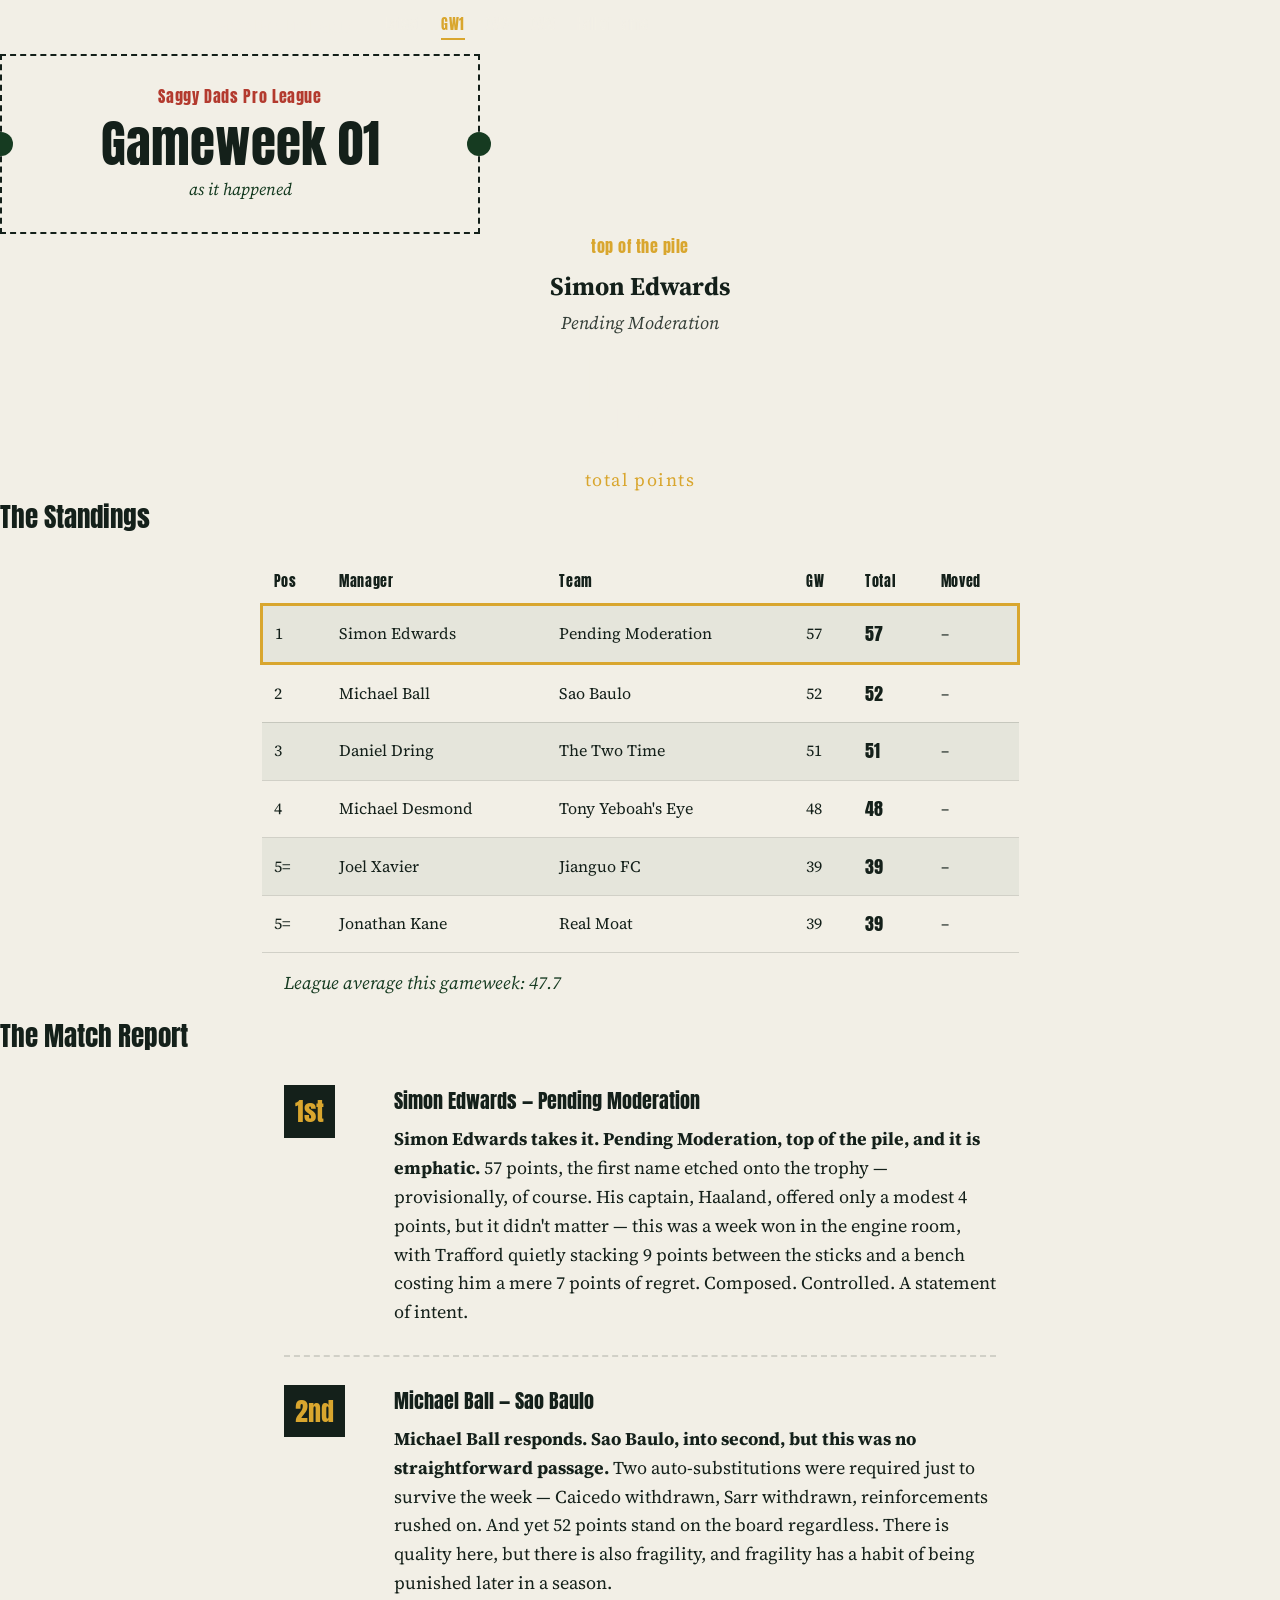
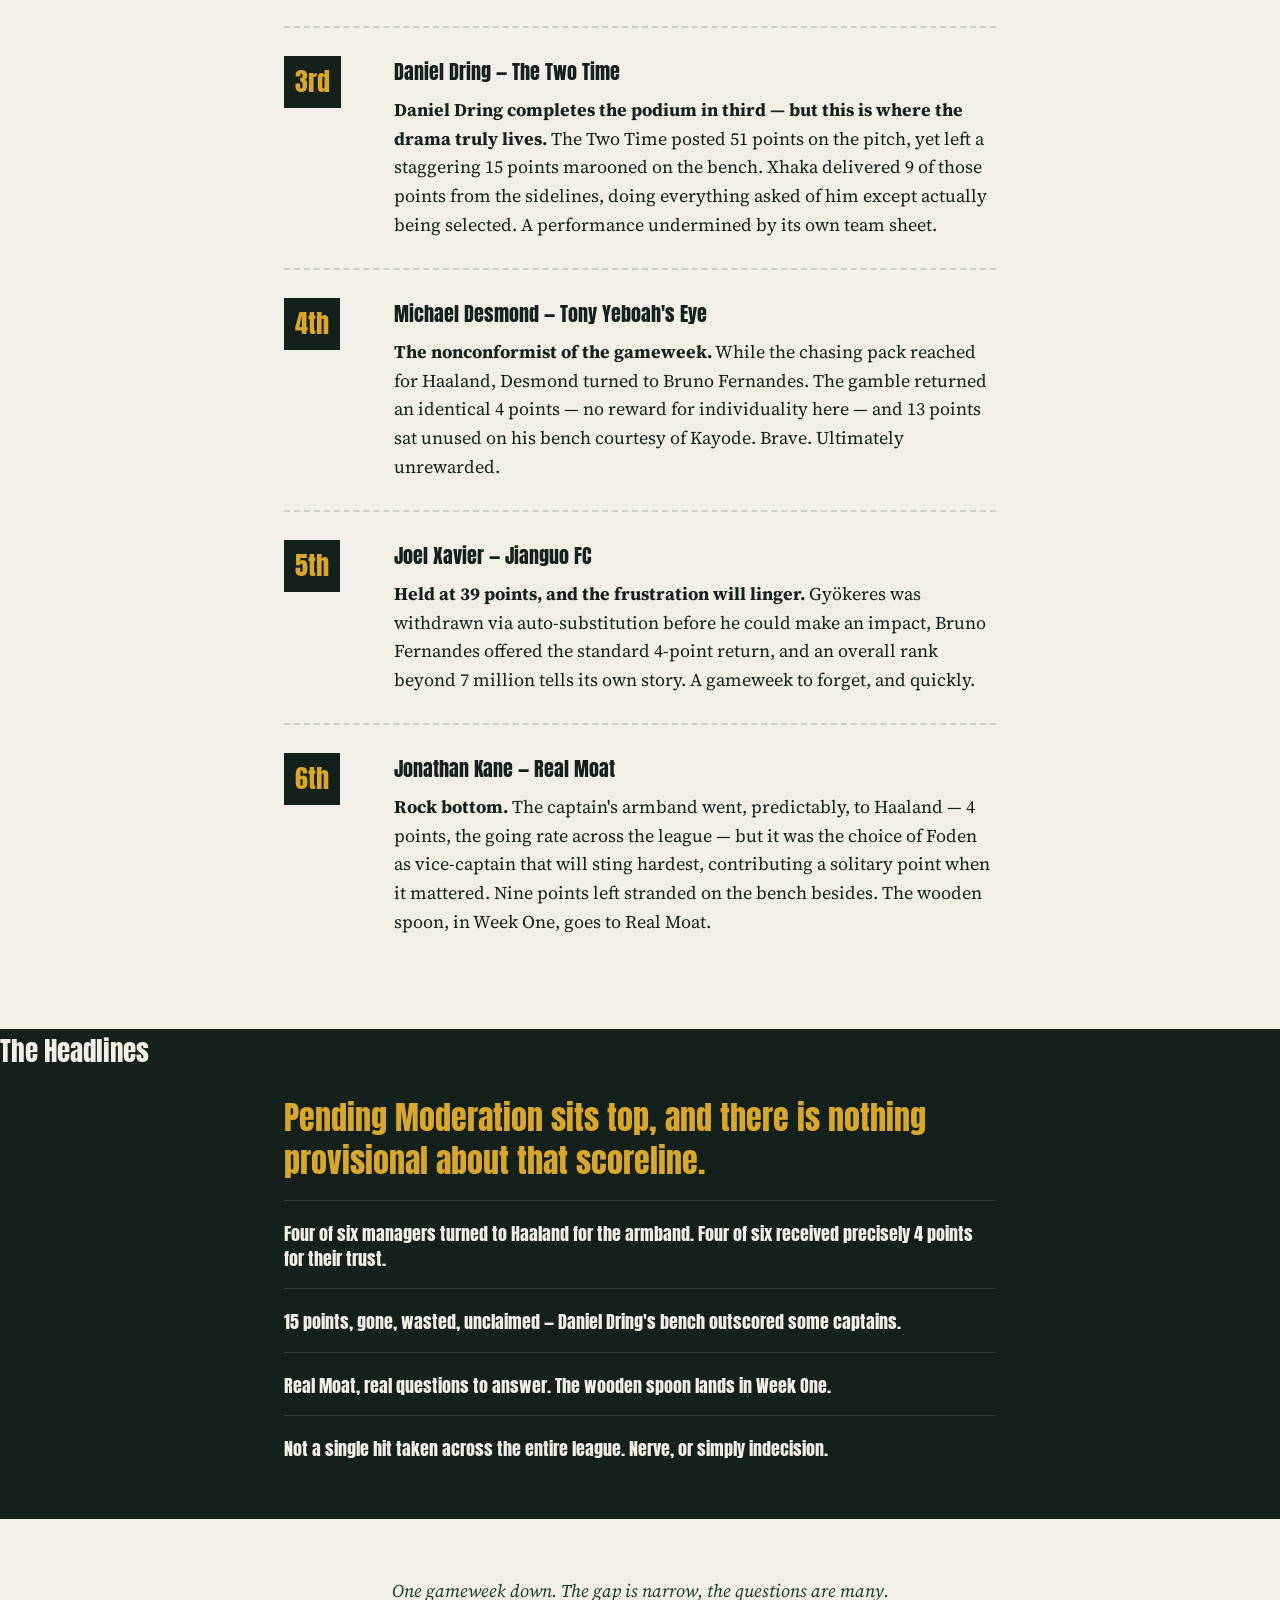
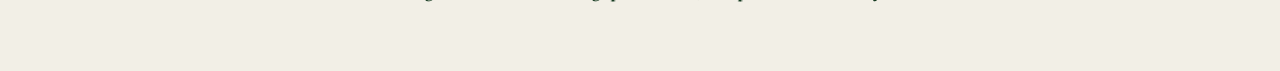
==== gw1.html @ dbf5c846 "start" ====
<!DOCTYPE html>
<html lang="en">
<head>
<meta charset="UTF-8">
<meta name="viewport" content="width=device-width, initial-scale=1.0">
<title>Saggy Dads Pro League — Gameweek 1</title>
<link rel="preconnect" href="https://fonts.googleapis.com">
<link rel="preconnect" href="https://fonts.gstatic.com" crossorigin>
<link href="https://fonts.googleapis.com/css2?family=Anton&family=Source+Serif+4:ital,opsz,wght@0,8..60,400;0,8..60,600;0,8..60,700;1,8..60,400&display=swap" rel="stylesheet">
<link rel="stylesheet" href="styles.css">
</head>
<body>

  <nav class="site-nav">
    <div class="site-nav__inner">
      <a href="index.html" class="site-nav__brand">Saggy Dads Pro League</a>
      <div class="site-nav__links">
        <a href="index.html" class="site-nav__link">Latest</a>
        <a href="gw1.html" class="site-nav__link is-active">GW1</a>
        <a href="gw2.html" class="site-nav__link">GW2</a>
        <a href="gw3.html" class="site-nav__link">GW3</a>
        <a href="hall-of-fame.html" class="site-nav__link">Hall of Fame</a>
      </div>
    </div>
  </nav>

  <header class="hero">
    <div class="ticket">
      <div class="ticket-notch ticket-notch--left"></div>
      <div class="ticket-notch ticket-notch--right"></div>
      <p class="hero__league">Saggy Dads Pro League</p>
      <h1 class="hero__gw">Gameweek&nbsp;01</h1>
      <p class="hero__sub">as it happened</p>
    </div>

    <div class="hero__leader">
      <p class="hero__leader-label">top of the pile</p>
      <p class="hero__leader-name">Simon Edwards</p>
      <p class="hero__leader-team">Pending Moderation</p>
      <p class="hero__score" data-target="57">0</p>
      <p class="hero__score-label">total points</p>
    </div>
  </header>

  <main>

    <section class="table-section">
      <h2 class="section-title">The Standings</h2>
      <div class="table-scroll">
      <table class="league-table">
        <thead>
          <tr>
            <th scope="col">Pos</th>
            <th scope="col">Manager</th>
            <th scope="col">Team</th>
            <th scope="col">GW</th>
            <th scope="col">Total</th>
            <th scope="col">Moved</th>
          </tr>
        </thead>
        <tbody>
          <tr class="row--leader">
            <td>1</td>
            <td>Simon Edwards</td>
            <td>Pending Moderation</td>
            <td>57</td>
            <td class="net">57</td>
            <td>–</td>
          </tr>
          <tr>
            <td>2</td>
            <td>Michael Ball</td>
            <td>Sao Baulo</td>
            <td>52</td>
            <td class="net">52</td>
            <td>–</td>
          </tr>
          <tr>
            <td>3</td>
            <td>Daniel Dring</td>
            <td>The Two Time</td>
            <td>51</td>
            <td class="net">51</td>
            <td>–</td>
          </tr>
          <tr>
            <td>4</td>
            <td>Michael Desmond</td>
            <td>Tony Yeboah's Eye</td>
            <td>48</td>
            <td class="net">48</td>
            <td>–</td>
          </tr>
          <tr>
            <td>5=</td>
            <td>Joel Xavier</td>
            <td>Jianguo FC</td>
            <td>39</td>
            <td class="net">39</td>
            <td>–</td>
          </tr>
          <tr>
            <td>5=</td>
            <td>Jonathan Kane</td>
            <td>Real Moat</td>
            <td>39</td>
            <td class="net">39</td>
            <td>–</td>
          </tr>
        </tbody>
      </table>
      </div>
      <p class="table-footnote">League average this gameweek: 47.7</p>
    </section>

    <section class="reports-section">
      <h2 class="section-title">The Match Report</h2>

      <article class="report">
        <div class="report__marker">
          <span class="report__pos">1st</span>
        </div>
        <div class="report__body">
          <h3>Simon Edwards — Pending Moderation</h3>
          <p><strong>Simon Edwards takes it. Pending Moderation, top of the pile, and it is emphatic.</strong> 57 points, the first name etched onto the trophy — provisionally, of course. His captain, Haaland, offered only a modest 4 points, but it didn't matter — this was a week won in the engine room, with Trafford quietly stacking 9 points between the sticks and a bench costing him a mere 7 points of regret. Composed. Controlled. A statement of intent.</p>
        </div>
      </article>

      <div class="stitch"></div>

      <article class="report">
        <div class="report__marker">
          <span class="report__pos">2nd</span>
        </div>
        <div class="report__body">
          <h3>Michael Ball — Sao Baulo</h3>
          <p><strong>Michael Ball responds. Sao Baulo, into second, but this was no straightforward passage.</strong> Two auto-substitutions were required just to survive the week — Caicedo withdrawn, Sarr withdrawn, reinforcements rushed on. And yet 52 points stand on the board regardless. There is quality here, but there is also fragility, and fragility has a habit of being punished later in a season.</p>
        </div>
      </article>

      <div class="stitch"></div>

      <article class="report">
        <div class="report__marker">
          <span class="report__pos">3rd</span>
        </div>
        <div class="report__body">
          <h3>Daniel Dring — The Two Time</h3>
          <p><strong>Daniel Dring completes the podium in third — but this is where the drama truly lives.</strong> The Two Time posted 51 points on the pitch, yet left a staggering 15 points marooned on the bench. Xhaka delivered 9 of those points from the sidelines, doing everything asked of him except actually being selected. A performance undermined by its own team sheet.</p>
        </div>
      </article>

      <div class="stitch"></div>

      <article class="report">
        <div class="report__marker">
          <span class="report__pos">4th</span>
        </div>
        <div class="report__body">
          <h3>Michael Desmond — Tony Yeboah's Eye</h3>
          <p><strong>The nonconformist of the gameweek.</strong> While the chasing pack reached for Haaland, Desmond turned to Bruno Fernandes. The gamble returned an identical 4 points — no reward for individuality here — and 13 points sat unused on his bench courtesy of Kayode. Brave. Ultimately unrewarded.</p>
        </div>
      </article>

      <div class="stitch"></div>

      <article class="report">
        <div class="report__marker">
          <span class="report__pos">5th</span>
        </div>
        <div class="report__body">
          <h3>Joel Xavier — Jianguo FC</h3>
          <p><strong>Held at 39 points, and the frustration will linger.</strong> Gyökeres was withdrawn via auto-substitution before he could make an impact, Bruno Fernandes offered the standard 4-point return, and an overall rank beyond 7 million tells its own story. A gameweek to forget, and quickly.</p>
        </div>
      </article>

      <div class="stitch"></div>

      <article class="report">
        <div class="report__marker">
          <span class="report__pos">6th</span>
        </div>
        <div class="report__body">
          <h3>Jonathan Kane — Real Moat</h3>
          <p><strong>Rock bottom.</strong> The captain's armband went, predictably, to Haaland — 4 points, the going rate across the league — but it was the choice of Foden as vice-captain that will sting hardest, contributing a solitary point when it mattered. Nine points left stranded on the bench besides. The wooden spoon, in Week One, goes to Real Moat.</p>
        </div>
      </article>
    </section>

    <section class="headlines-section">
      <h2 class="section-title section-title--inverse">The Headlines</h2>
      <ul class="headlines">
        <li class="headline headline--big">Pending Moderation sits top, and there is nothing provisional about that scoreline.</li>
        <li class="headline">Four of six managers turned to Haaland for the armband. Four of six received precisely 4 points for their trust.</li>
        <li class="headline">15 points, gone, wasted, unclaimed — Daniel Dring's bench outscored some captains.</li>
        <li class="headline">Real Moat, real questions to answer. The wooden spoon lands in Week One.</li>
        <li class="headline">Not a single hit taken across the entire league. Nerve, or simply indecision.</li>
      </ul>
    </section>

  </main>

  <footer class="site-footer">
    <p>One gameweek down. The gap is narrow, the questions are many.</p>
  </footer>

<script>
  // Single deliberate load moment: leader's score ticks up once.
  (function () {
    var el = document.querySelector('.hero__score');
    if (!el) return;
    var target = parseInt(el.getAttribute('data-target'), 10) || 0;
    var prefersReduced = window.matchMedia('(prefers-reduced-motion: reduce)').matches;
    if (prefersReduced) {
      el.textContent = target;
      return;
    }
    var current = 0;
    var duration = 900;
    var start = null;
    function step(ts) {
      if (!start) start = ts;
      var progress = Math.min((ts - start) / duration, 1);
      current = Math.round(progress * target);
      el.textContent = current;
      if (progress < 1) requestAnimationFrame(step);
    }
    requestAnimationFrame(step);
  })();
</script>

</body>
</html>
---- styles.css ----
/* ---------------------------------------------
   Saggy Dads Pro League — matchday programme theme
--------------------------------------------- */

:root {
  --pitch: #1E4D2B;
  --pitch-dark: #163B21;
  --chalk: #F2EFE6;
  --ink: #14201A;
  --gold: #D9A62E;
  --rust: #B33A2E;
  --line: rgba(20, 32, 26, 0.15);

  --display: "Anton", sans-serif;
  --body: "Source Serif 4", serif;
}

* {
  box-sizing: border-box;
}

html {
  scroll-behavior: smooth;
}

@media (prefers-reduced-motion: reduce) {
  html {
    scroll-behavior: auto;
  }
}

html, body {
  max-width: 100%;
  overflow-x: hidden;
}

body {
  margin: 0;
  background: var(--chalk);
  color: var(--ink);
  font-family: var(--body);
  font-size: 18px;
  line-height: 1.6;
}

h1, h2, h3 {
  font-family: var(--display);
  font-weight: 400;
  margin: 0;
}

<<<<<<< HEAD
=======
/* ---------------- Site nav ---------------- */

.site-nav {
  background: var(--ink);
}

.site-nav__inner {
  max-width: 900px;
  margin: 0 auto;
  display: flex;
  align-items: center;
  gap: 1.5rem;
  padding: 0.85rem 1.5rem;
  overflow-x: auto;
  -webkit-overflow-scrolling: touch;
}

.site-nav__brand {
  font-family: var(--display);
  color: var(--chalk);
  text-decoration: none;
  font-size: 0.95rem;
  white-space: nowrap;
  margin-right: 0.5rem;
  flex-shrink: 0;
}

.site-nav__links {
  display: flex;
  gap: 1.25rem;
  white-space: nowrap;
}

.site-nav__link {
  font-family: var(--display);
  color: rgba(242, 239, 230, 0.7);
  text-decoration: none;
  font-size: 0.85rem;
  letter-spacing: 0.03em;
  padding-bottom: 3px;
  border-bottom: 2px solid transparent;
  flex-shrink: 0;
}

.site-nav__link:hover,
.site-nav__link:focus-visible {
  color: var(--chalk);
}

.site-nav__link.is-active {
  color: var(--gold);
  border-bottom-color: var(--gold);
}

>>>>>>> 398e402 (start)
/* ---------------- Hero ---------------- */

.hero {
  background: var(--pitch);
  background-image:
    repeating-linear-gradient(
      90deg,
      rgba(255, 255, 255, 0.035) 0px,
      rgba(255, 255, 255, 0.035) 60px,
      transparent 60px,
      transparent 120px
    );
  color: var(--chalk);
  padding: 4rem 1.5rem 3rem;
  display: flex;
  flex-direction: column;
  align-items: center;
  gap: 2.5rem;
}

.ticket {
  position: relative;
  background: var(--chalk);
  color: var(--ink);
  padding: 1.75rem 2.5rem;
  text-align: center;
  max-width: 480px;
  width: 100%;
  border: 2px dashed var(--ink);
}

.ticket-notch {
  position: absolute;
  top: 50%;
  transform: translateY(-50%);
  width: 24px;
  height: 24px;
  background: var(--pitch-dark);
  border-radius: 50%;
}

.ticket-notch--left {
  left: -13px;
}

.ticket-notch--right {
  right: -13px;
}

.hero__league {
  font-family: var(--display);
  font-size: 1rem;
  letter-spacing: 0.04em;
  margin: 0 0 0.5rem;
  color: var(--rust);
}

.hero__gw {
  font-size: clamp(2.2rem, 6vw, 3.2rem);
  line-height: 1;
}

.hero__sub {
  margin: 0.5rem 0 0;
  font-style: italic;
  font-size: 1.05rem;
  color: var(--pitch-dark);
}

.hero__leader {
  text-align: center;
}

.hero__leader-label {
  font-family: var(--display);
  color: var(--gold);
  font-size: 1rem;
  letter-spacing: 0.03em;
  margin: 0 0 0.4rem;
}

.hero__leader-name {
  font-size: 1.6rem;
  margin: 0;
  font-weight: 700;
}

.hero__leader-team {
  margin: 0.15rem 0 0.75rem;
  font-style: italic;
  opacity: 0.85;
}

.hero__score {
  font-family: var(--display);
  font-size: clamp(4.5rem, 16vw, 7rem);
  line-height: 1;
  margin: 0;
  color: var(--chalk);
}

.hero__score-label {
  margin: 0.25rem 0 0;
  letter-spacing: 0.08em;
  color: var(--gold);
}

<<<<<<< HEAD
=======
.hof-hero {
  background: var(--pitch);
  background-image:
    repeating-linear-gradient(
      90deg,
      rgba(255, 255, 255, 0.035) 0px,
      rgba(255, 255, 255, 0.035) 60px,
      transparent 60px,
      transparent 120px
    );
  color: var(--chalk);
  padding: 3rem 1.5rem;
  text-align: center;
}

.hof-hero__title {
  font-size: clamp(2.4rem, 7vw, 3.4rem);
  margin: 0.5rem 0;
}

>>>>>>> 398e402 (start)
/* ---------------- Section titles ---------------- */

.section-title {
  font-size: clamp(1.6rem, 4vw, 2.1rem);
  padding: 2.5rem 1.5rem 1.25rem;
  max-width: 760px;
  margin: 0 auto;
  border-bottom: 3px solid var(--ink);
}

.section-title--inverse {
  color: var(--chalk);
  border-bottom-color: var(--gold);
}

/* ---------------- League table ---------------- */

.table-section {
  padding-bottom: 1rem;
}

.league-table {
  width: 100%;
  max-width: 760px;
  margin: 1.5rem auto 0;
  padding: 0 1.5rem;
  border-collapse: collapse;
  font-size: 1rem;
}

.table-scroll {
  max-width: 100%;
  overflow-x: auto;
  -webkit-overflow-scrolling: touch;
}

.league-table thead th {
  text-align: left;
  font-family: var(--display);
  font-weight: 400;
  font-size: 0.85rem;
  letter-spacing: 0.05em;
  padding: 0.6rem 0.75rem;
  border-bottom: 2px solid var(--ink);
}

.league-table td {
  padding: 0.85rem 0.75rem;
  border-bottom: 1px solid var(--line);
}

.league-table tbody tr:nth-child(odd) {
  background: rgba(30, 77, 43, 0.06);
}

.league-table .net {
  font-family: var(--display);
  font-size: 1.15rem;
}

.row--leader td {
  border-top: 3px solid var(--gold);
  border-bottom: 3px solid var(--gold);
}

.row--leader td:first-child {
  border-left: 3px solid var(--gold);
}

.row--leader td:last-child {
  border-right: 3px solid var(--gold);
}

.table-footnote {
  max-width: 760px;
  margin: 1rem auto 0;
  padding: 0 1.5rem;
  font-style: italic;
  color: var(--pitch-dark);
}

/* ---------------- Match reports ---------------- */

.reports-section {
  padding-bottom: 1rem;
}

.report {
  max-width: 760px;
  margin: 0 auto;
  padding: 1.75rem 1.5rem;
  display: grid;
  grid-template-columns: 90px 1fr;
  gap: 1.25rem;
  align-items: start;
}

.report__marker {
  display: flex;
  justify-content: flex-start;
}

.report__pos {
  font-family: var(--display);
  font-size: 1.6rem;
  color: var(--gold);
  background: var(--ink);
  padding: 0.35rem 0.7rem;
  display: inline-block;
}

.report__body h3 {
  font-size: 1.25rem;
  margin-bottom: 0.5rem;
}

.report__body p {
  margin: 0;
}

.stitch {
  max-width: 760px;
  margin: 0 auto;
  padding: 0 1.5rem;
}

.stitch::before {
  content: "";
  display: block;
  border-top: 2px dashed var(--line);
}

/* ---------------- Headlines ---------------- */

.headlines-section {
  background: var(--ink);
  margin-top: 3rem;
  padding-bottom: 2.5rem;
}

.headlines {
  list-style: none;
  max-width: 760px;
  margin: 0 auto;
  padding: 1.5rem 1.5rem 0;
  display: flex;
  flex-direction: column;
  gap: 1.25rem;
}

.headline {
  color: var(--chalk);
  font-family: var(--display);
  font-size: 1.15rem;
  line-height: 1.35;
  padding-bottom: 1.1rem;
  border-bottom: 1px solid rgba(242, 239, 230, 0.15);
}

.headline:last-child {
  border-bottom: none;
}

.headline--big {
  font-size: clamp(1.5rem, 4vw, 2rem);
  color: var(--gold);
}

/* ---------------- Hall of Fame ---------------- */

.hof-section {
  padding-bottom: 2.5rem;
}

.hof-intro {
  max-width: 760px;
  margin: 1rem auto 0;
  padding: 0 1.5rem;
  font-style: italic;
  color: var(--pitch-dark);
}

.hof-table {
  width: 100%;
  max-width: 760px;
  margin: 1.5rem auto 0;
  padding: 0 1.5rem;
  border-collapse: collapse;
  font-size: 0.95rem;
}

.hof-table thead th {
  text-align: left;
  font-family: var(--display);
  font-weight: 400;
  font-size: 0.85rem;
  letter-spacing: 0.05em;
  padding: 0.6rem 0.75rem;
  border-bottom: 2px solid var(--ink);
}

.hof-table td {
  padding: 0.85rem 0.75rem;
  border-bottom: 1px solid var(--line);
  vertical-align: top;
}

.hof-table tbody tr:nth-child(odd) {
  background: rgba(30, 77, 43, 0.06);
}

.hof-count {
  display: block;
  font-family: var(--display);
  font-size: 1.15rem;
}

.hof-years {
  display: block;
  font-size: 0.75rem;
  font-style: italic;
  color: var(--pitch-dark);
  margin-top: 0.2rem;
}

/* ---------------- Footer ---------------- */

.site-footer {
  text-align: center;
  padding: 2.5rem 1.5rem 3rem;
  font-style: italic;
  color: var(--pitch-dark);
}

.site-footer__deadline {
  margin-top: 0.75rem;
  font-family: var(--display);
  font-style: normal;
  font-size: 0.9rem;
  letter-spacing: 0.03em;
  color: var(--ink);
}

/* ---------------- Responsive ---------------- */

@media (max-width: 520px) {
  .report {
    grid-template-columns: 60px 1fr;
    gap: 0.9rem;
  }
  .report__pos {
    font-size: 1.1rem;
    padding: 0.25rem 0.5rem;
  }
  .league-table {
    font-size: 0.9rem;
  }
  .league-table td, .league-table th {
    padding: 0.6rem 0.4rem;
  }
  .hof-table {
    font-size: 0.82rem;
  }
  .hof-table td, .hof-table th {
    padding: 0.6rem 0.4rem;
  }
  .hof-years {
    font-size: 0.68rem;
  }
}

/* ---------------- Accessibility: focus ---------------- */

a:focus-visible,
button:focus-visible {
  outline: 3px solid var(--gold);
  outline-offset: 2px;
}
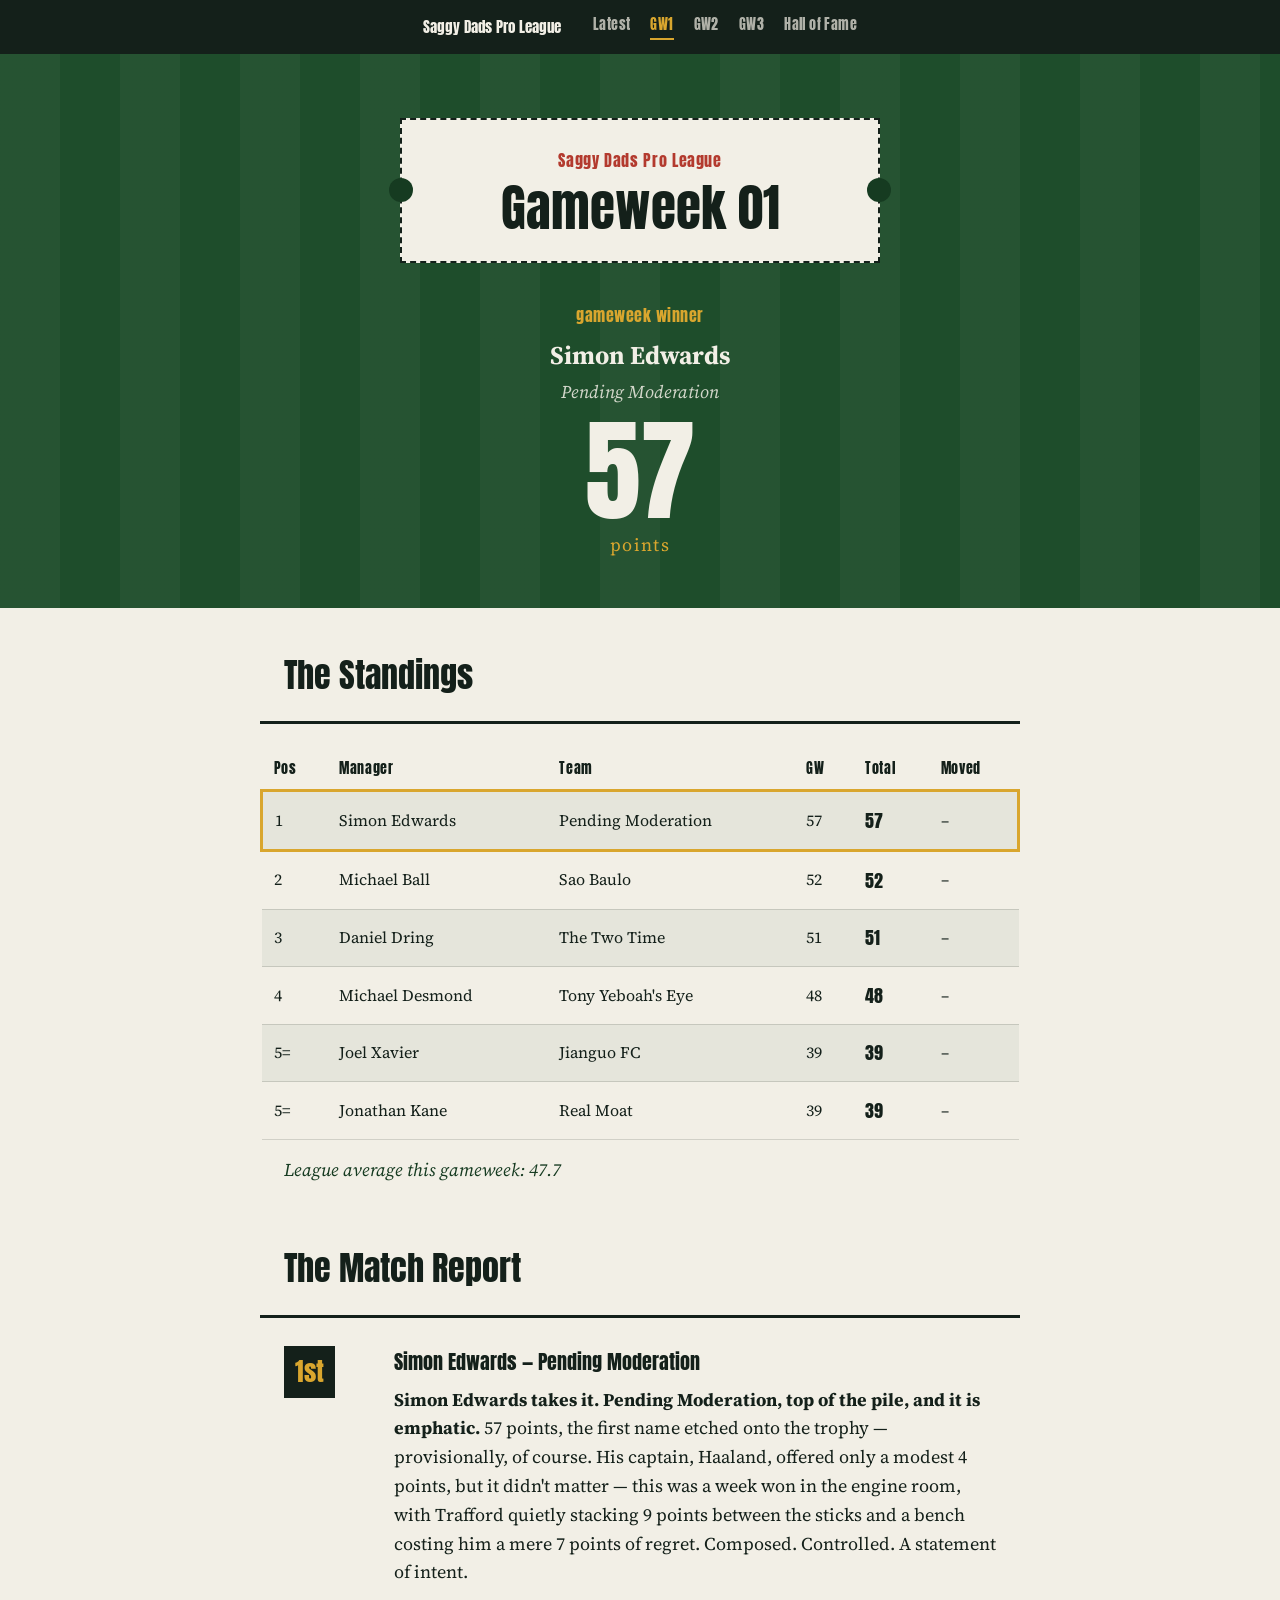
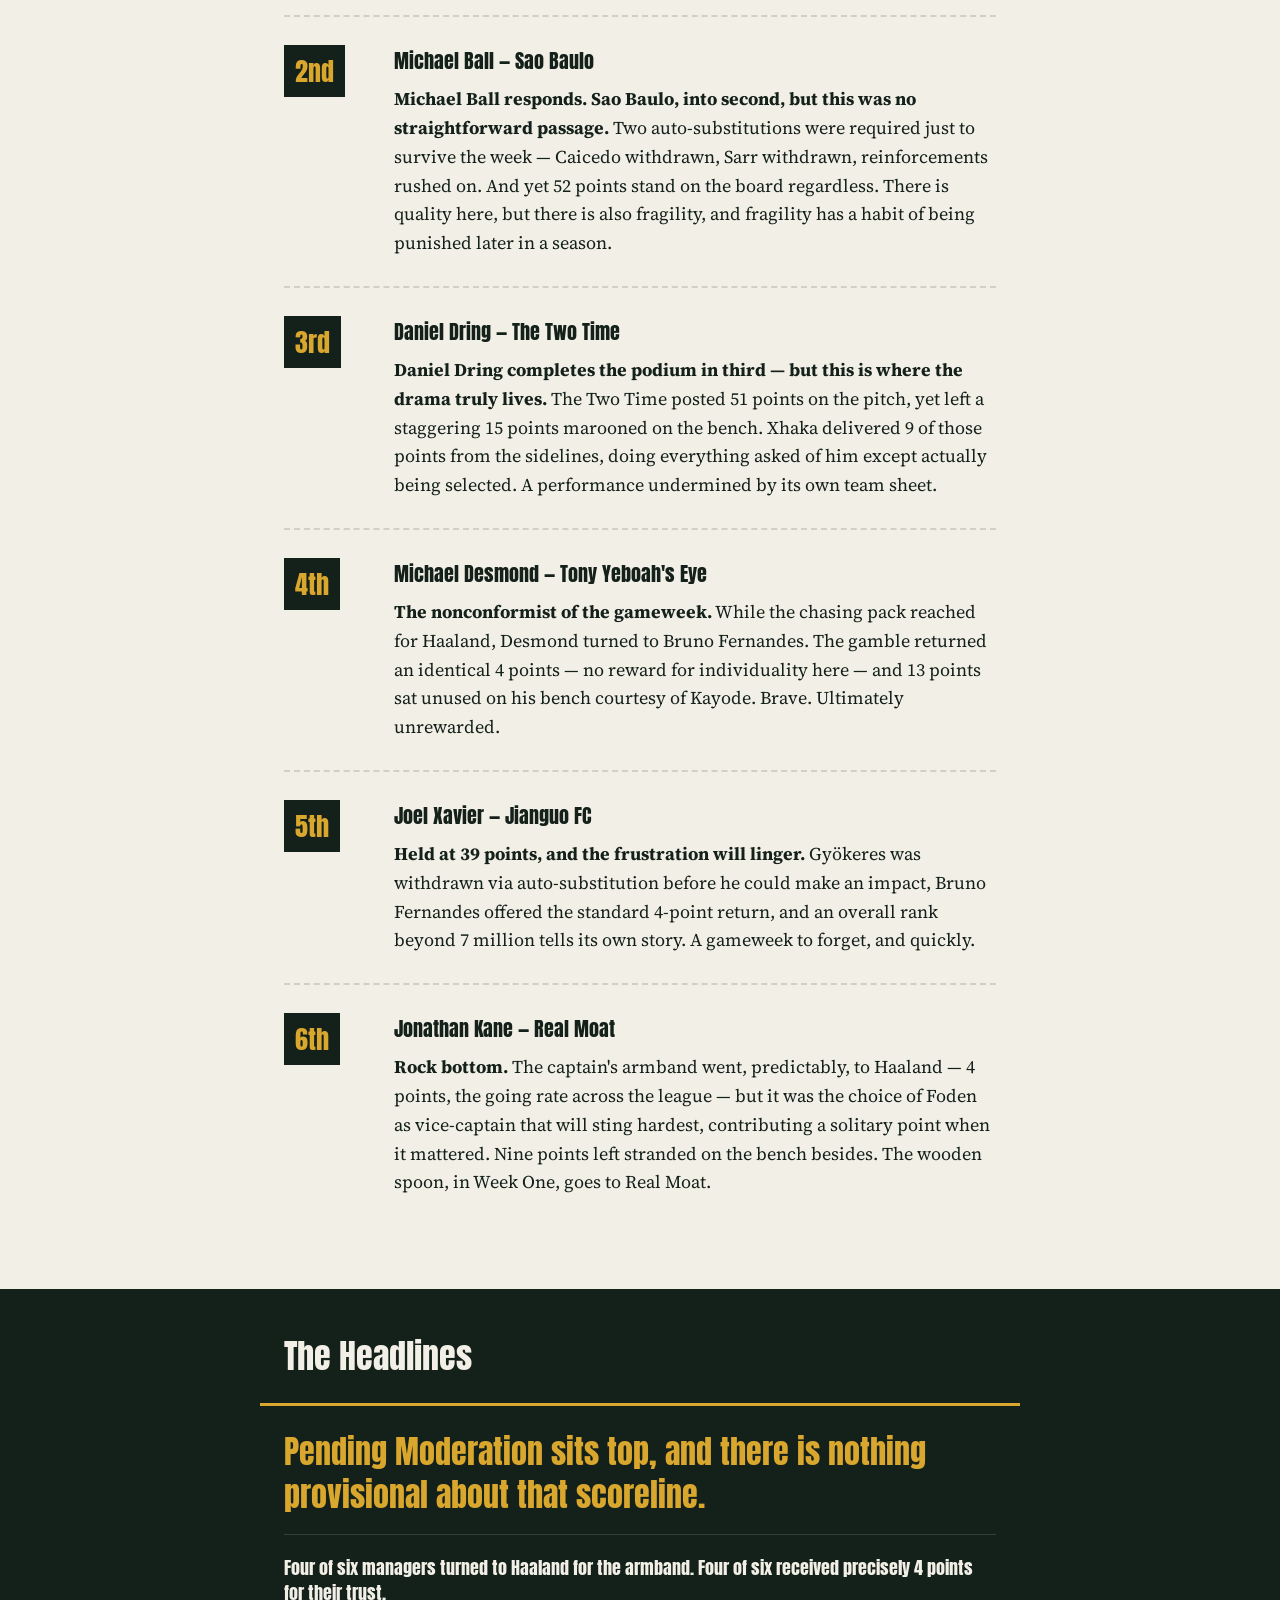
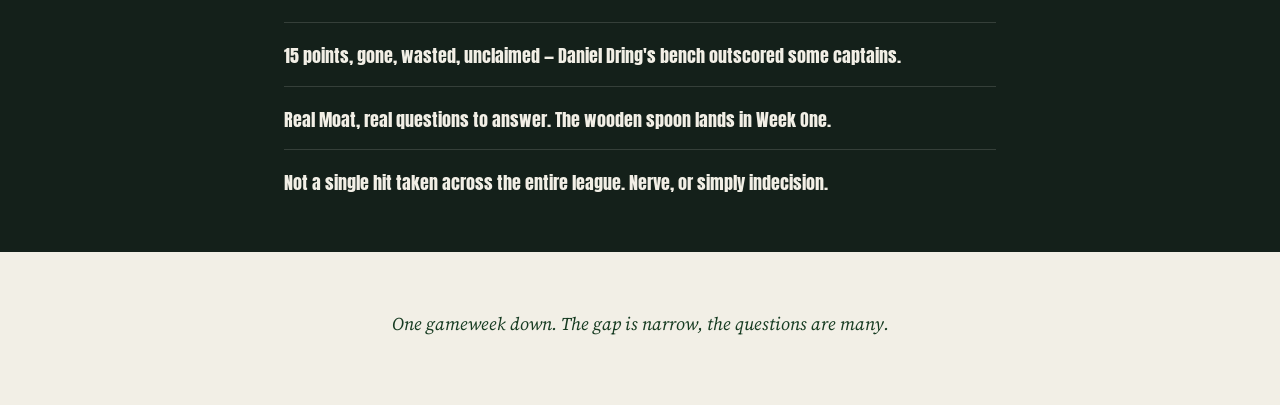
==== commit 8c50ebc9: "Update gameweek details and improve layout for leaderboard" ====
--- a/gw1.html
+++ b/gw1.html
@@ -30,15 +30,18 @@
       <div class="ticket-notch ticket-notch--right"></div>
       <p class="hero__league">Saggy Dads Pro League</p>
       <h1 class="hero__gw">Gameweek&nbsp;01</h1>
-      <p class="hero__sub">as it happened</p>
     </div>
 
     <div class="hero__leader">
-      <p class="hero__leader-label">top of the pile</p>
-      <p class="hero__leader-name">Simon Edwards</p>
-      <p class="hero__leader-team">Pending Moderation</p>
+      <p class="hero__leader-label">gameweek winner</p>
+      <div class="hero__leader-names">
+        <div class="hero__leader-entry">
+          <p class="hero__leader-name">Simon Edwards</p>
+          <p class="hero__leader-team">Pending Moderation</p>
+        </div>
+      </div>
       <p class="hero__score" data-target="57">0</p>
-      <p class="hero__score-label">total points</p>
+      <p class="hero__score-label">points</p>
     </div>
   </header>
 
--- a/styles.css
+++ b/styles.css
@@ -49,8 +49,6 @@
   margin: 0;
 }
 
-<<<<<<< HEAD
-=======
 /* ---------------- Site nav ---------------- */
 
 .site-nav {
@@ -61,6 +59,7 @@
   max-width: 900px;
   margin: 0 auto;
   display: flex;
+  justify-content: center;
   align-items: center;
   gap: 1.5rem;
   padding: 0.85rem 1.5rem;
@@ -105,7 +104,6 @@
   border-bottom-color: var(--gold);
 }
 
->>>>>>> 398e402 (start)
 /* ---------------- Hero ---------------- */
 
 .hero {
@@ -187,6 +185,18 @@
   margin: 0 0 0.4rem;
 }
 
+.hero__leader-names {
+  display: flex;
+  justify-content: center;
+  flex-wrap: wrap;
+  gap: 1.75rem;
+  margin-bottom: 0.5rem;
+}
+
+.hero__leader-entry {
+  text-align: center;
+}
+
 .hero__leader-name {
   font-size: 1.6rem;
   margin: 0;
@@ -194,7 +204,7 @@
 }
 
 .hero__leader-team {
-  margin: 0.15rem 0 0.75rem;
+  margin: 0.15rem 0 0;
   font-style: italic;
   opacity: 0.85;
 }
@@ -213,8 +223,6 @@
   color: var(--gold);
 }
 
-<<<<<<< HEAD
-=======
 .hof-hero {
   background: var(--pitch);
   background-image:
@@ -235,7 +243,6 @@
   margin: 0.5rem 0;
 }
 
->>>>>>> 398e402 (start)
 /* ---------------- Section titles ---------------- */
 
 .section-title {
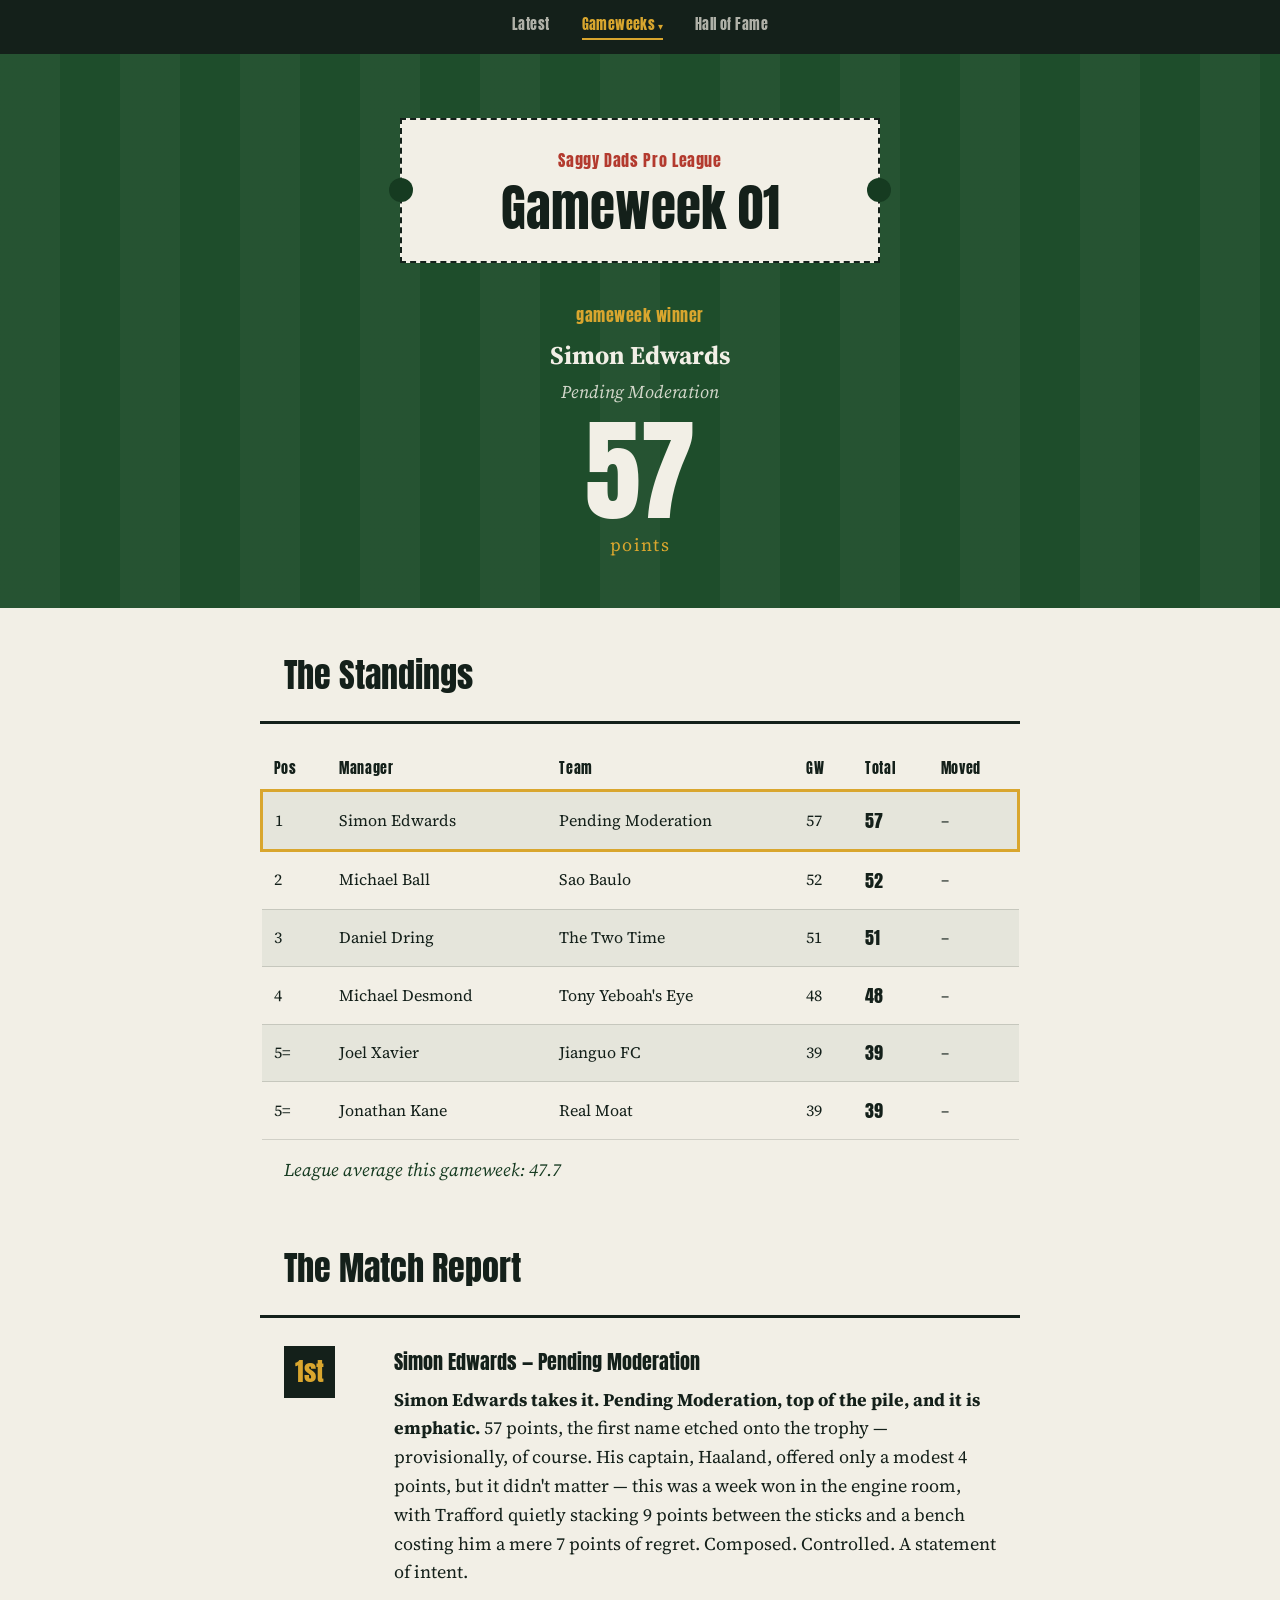
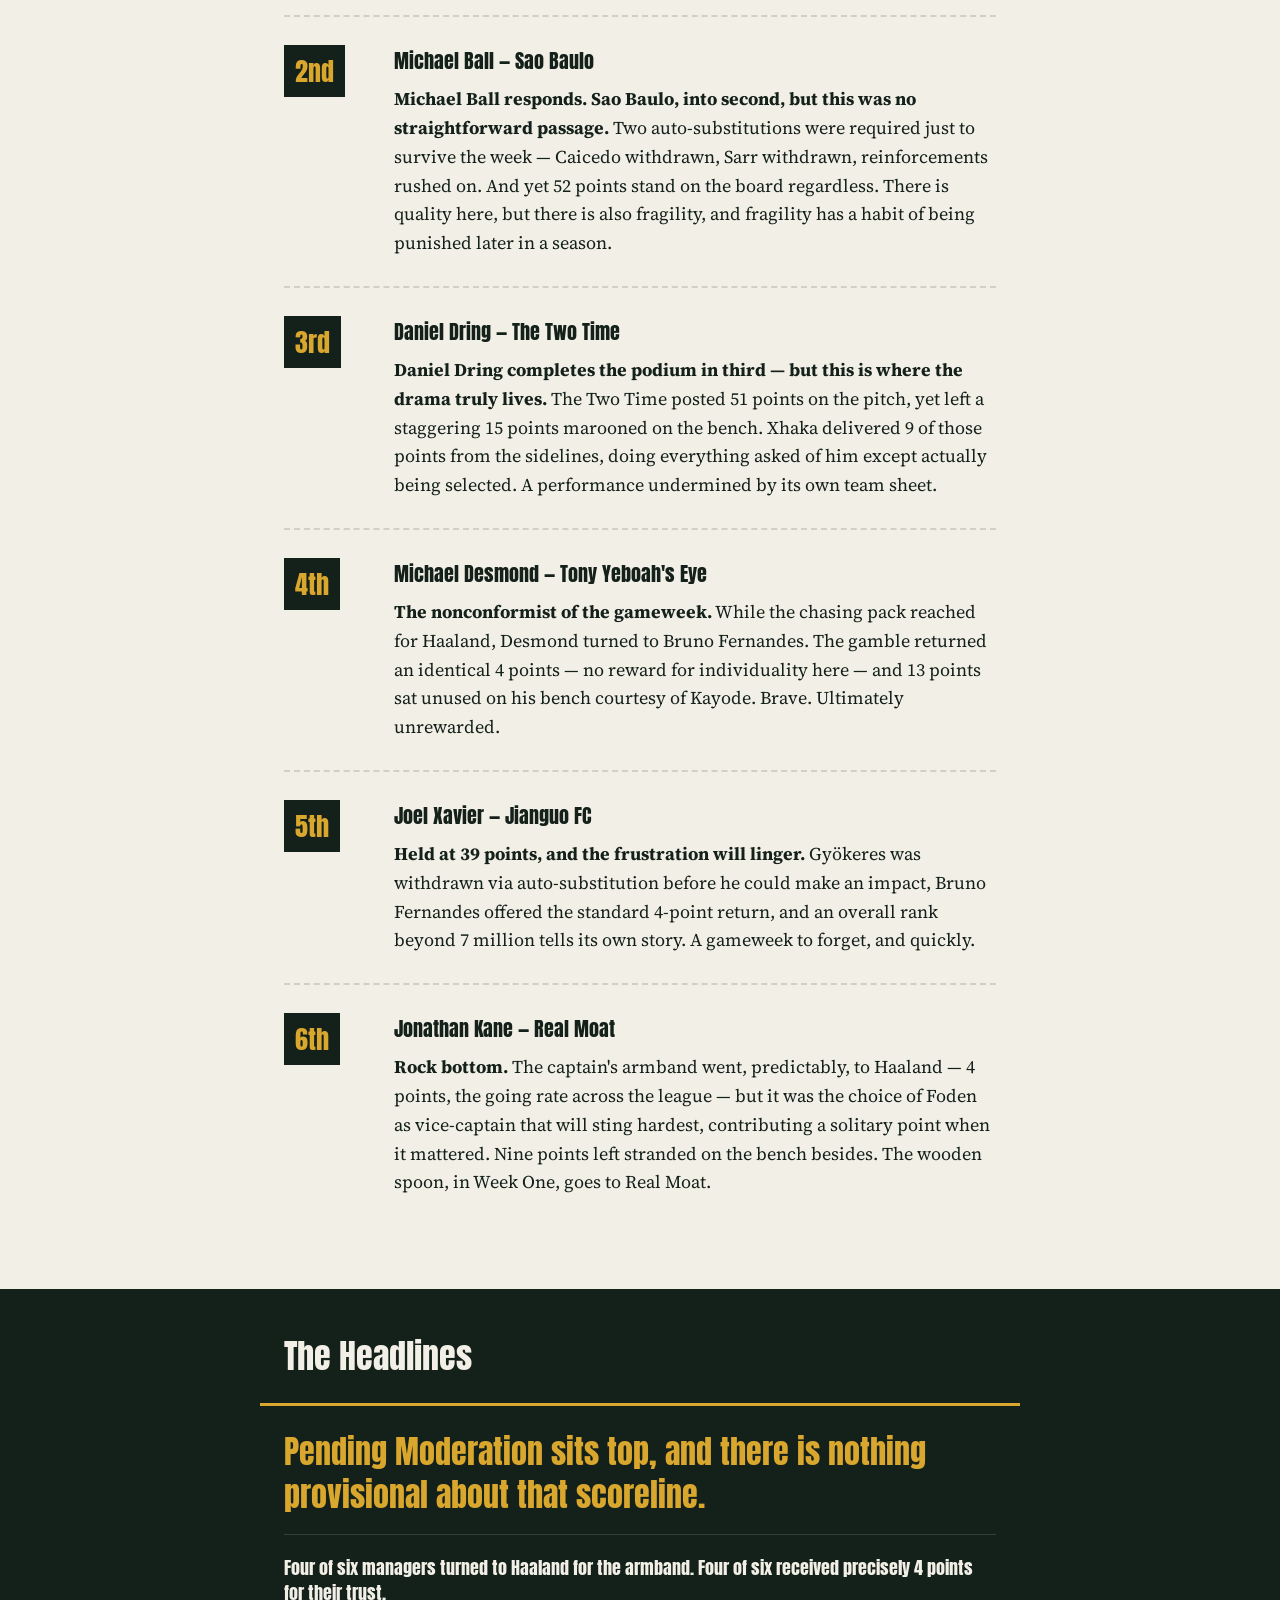
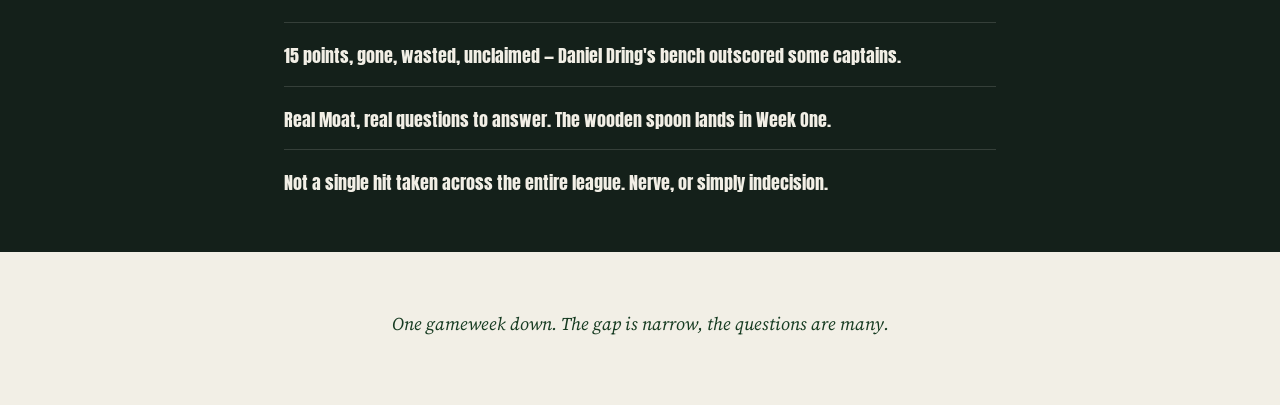
==== commit 796f58b7: "Refactor navigation to use dropdown for gameweeks and improve styles for better responsiveness" ====
--- a/gw1.html
+++ b/gw1.html
@@ -13,14 +13,16 @@
 
   <nav class="site-nav">
     <div class="site-nav__inner">
-      <a href="index.html" class="site-nav__brand">Saggy Dads Pro League</a>
-      <div class="site-nav__links">
-        <a href="index.html" class="site-nav__link">Latest</a>
-        <a href="gw1.html" class="site-nav__link is-active">GW1</a>
-        <a href="gw2.html" class="site-nav__link">GW2</a>
-        <a href="gw3.html" class="site-nav__link">GW3</a>
-        <a href="hall-of-fame.html" class="site-nav__link">Hall of Fame</a>
-      </div>
+      <a href="index.html" class="site-nav__link">Latest</a>
+      <details class="site-nav__dropdown">
+        <summary class="site-nav__link is-active">Gameweeks</summary>
+        <div class="site-nav__panel">
+          <a href="gw1.html" class="is-active">GW1</a>
+          <a href="gw2.html">GW2</a>
+          <a href="gw3.html">GW3</a>
+        </div>
+      </details>
+      <a href="hall-of-fame.html" class="site-nav__link">Hall of Fame</a>
     </div>
   </nav>
 
@@ -230,6 +232,13 @@
     }
     requestAnimationFrame(step);
   })();
+
+  // Close the gameweek dropdown when clicking outside it.
+  document.addEventListener('click', function (e) {
+    document.querySelectorAll('.site-nav__dropdown[open]').forEach(function (d) {
+      if (!d.contains(e.target)) d.removeAttribute('open');
+    });
+  });
 </script>
 
 </body>
--- a/styles.css
+++ b/styles.css
@@ -58,29 +58,12 @@
 .site-nav__inner {
   max-width: 900px;
   margin: 0 auto;
+  position: relative;
   display: flex;
   justify-content: center;
   align-items: center;
-  gap: 1.5rem;
+  gap: 2rem;
   padding: 0.85rem 1.5rem;
-  overflow-x: auto;
-  -webkit-overflow-scrolling: touch;
-}
-
-.site-nav__brand {
-  font-family: var(--display);
-  color: var(--chalk);
-  text-decoration: none;
-  font-size: 0.95rem;
-  white-space: nowrap;
-  margin-right: 0.5rem;
-  flex-shrink: 0;
-}
-
-.site-nav__links {
-  display: flex;
-  gap: 1.25rem;
-  white-space: nowrap;
 }
 
 .site-nav__link {
@@ -91,7 +74,12 @@
   letter-spacing: 0.03em;
   padding-bottom: 3px;
   border-bottom: 2px solid transparent;
-  flex-shrink: 0;
+  cursor: pointer;
+  list-style: none;
+}
+
+.site-nav__link::-webkit-details-marker {
+  display: none;
 }
 
 .site-nav__link:hover,
@@ -102,6 +90,70 @@
 .site-nav__link.is-active {
   color: var(--gold);
   border-bottom-color: var(--gold);
+}
+
+.site-nav__dropdown > summary::after {
+  content: " ▾";
+  font-size: 0.7em;
+}
+
+.site-nav__dropdown[open] > summary::after {
+  content: " ▴";
+}
+
+.site-nav__panel {
+  position: absolute;
+  top: 100%;
+  left: 50%;
+  transform: translateX(-50%);
+  margin-top: 0.75rem;
+  width: min(90vw, 360px);
+  max-height: 60vh;
+  overflow-y: auto;
+  background: var(--chalk);
+  border: 2px solid var(--ink);
+  padding: 0.85rem;
+  display: grid;
+  grid-template-columns: repeat(6, 1fr);
+  gap: 0.5rem;
+  box-shadow: 0 10px 24px rgba(0, 0, 0, 0.3);
+  z-index: 30;
+}
+
+.site-nav__panel a {
+  font-family: var(--display);
+  font-size: 0.8rem;
+  text-align: center;
+  padding: 0.45rem 0.2rem;
+  background: var(--pitch);
+  color: var(--chalk);
+  text-decoration: none;
+  border: 1px solid transparent;
+}
+
+.site-nav__panel a:hover,
+.site-nav__panel a:focus-visible {
+  border-color: var(--gold);
+}
+
+.site-nav__panel a.is-active {
+  background: var(--gold);
+  color: var(--ink);
+}
+
+@media (max-width: 420px) {
+  .site-nav__inner {
+    gap: 1rem;
+  }
+  .site-nav__panel {
+    grid-template-columns: repeat(5, 1fr);
+  }
+}
+
+@supports not (gap: 1rem) {
+  .site-nav__link {
+    margin: 0 0.75rem;
+  }
 }
 
 /* ---------------- Hero ---------------- */
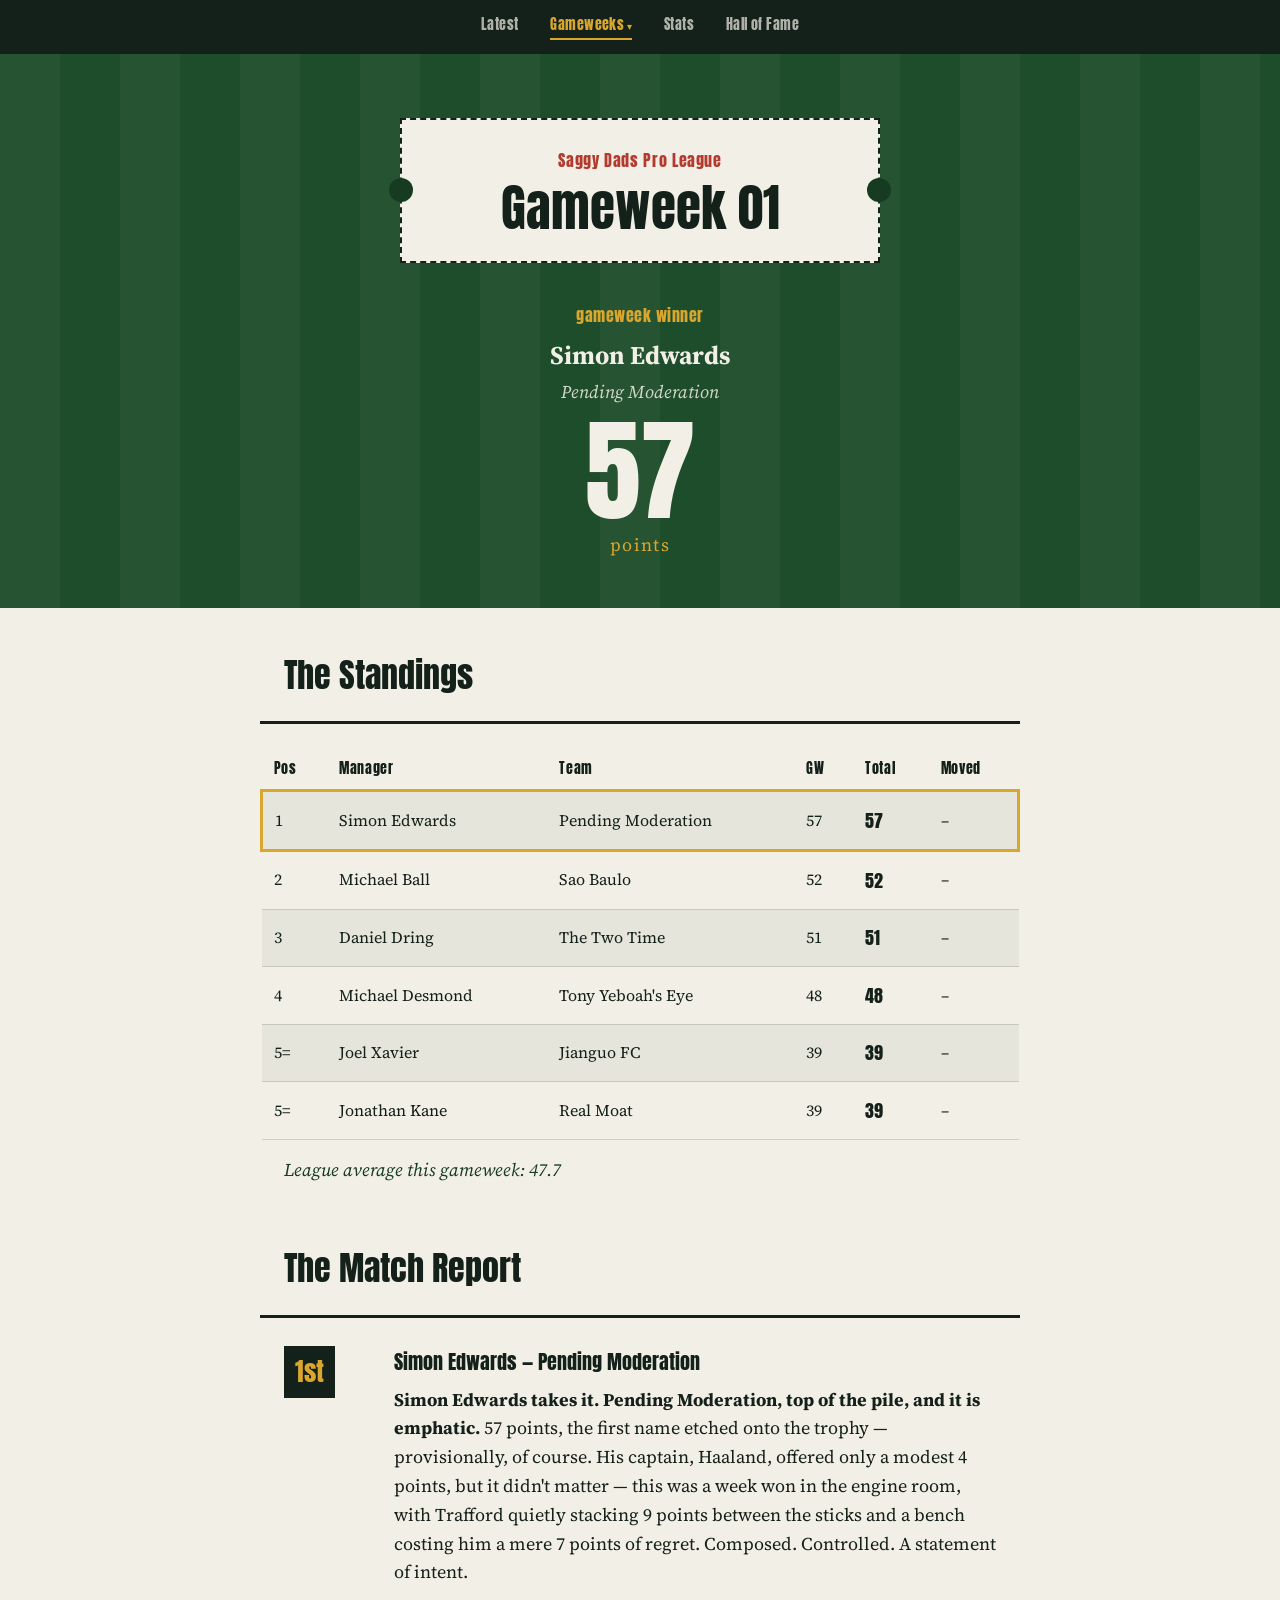
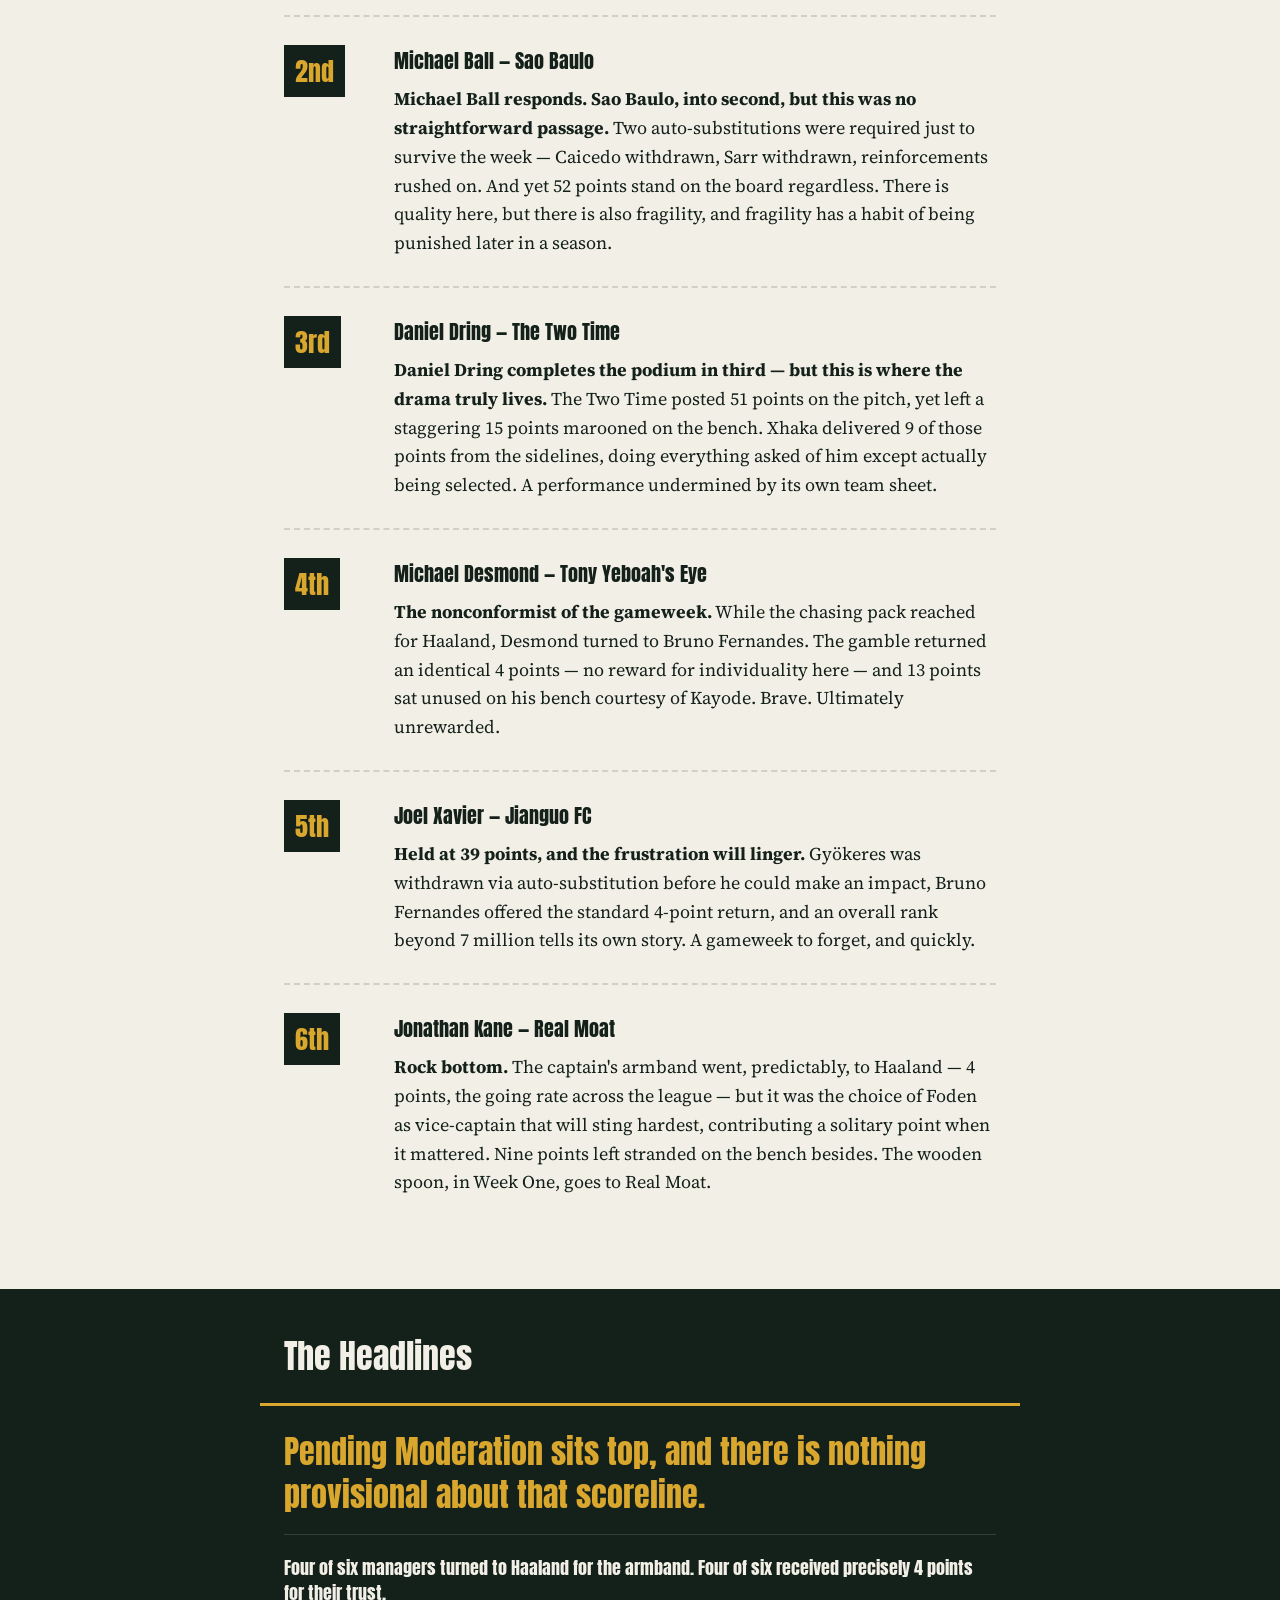
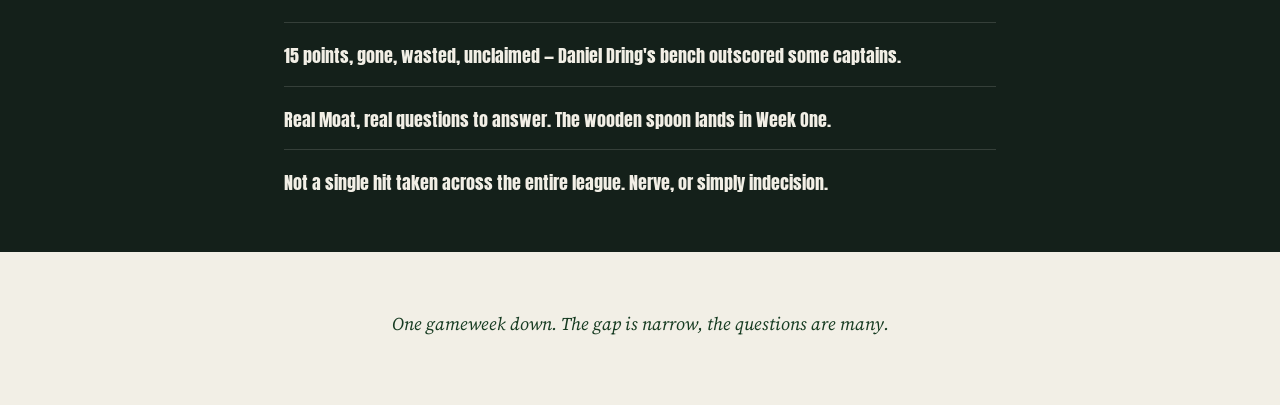
==== commit f673b17d: "Add Stats page and update navigation links across gameweek files" ====
--- a/gw1.html
+++ b/gw1.html
@@ -22,6 +22,7 @@
           <a href="gw3.html">GW3</a>
         </div>
       </details>
+      <a href="stats.html" class="site-nav__link">Stats</a>
       <a href="hall-of-fame.html" class="site-nav__link">Hall of Fame</a>
     </div>
   </nav>
